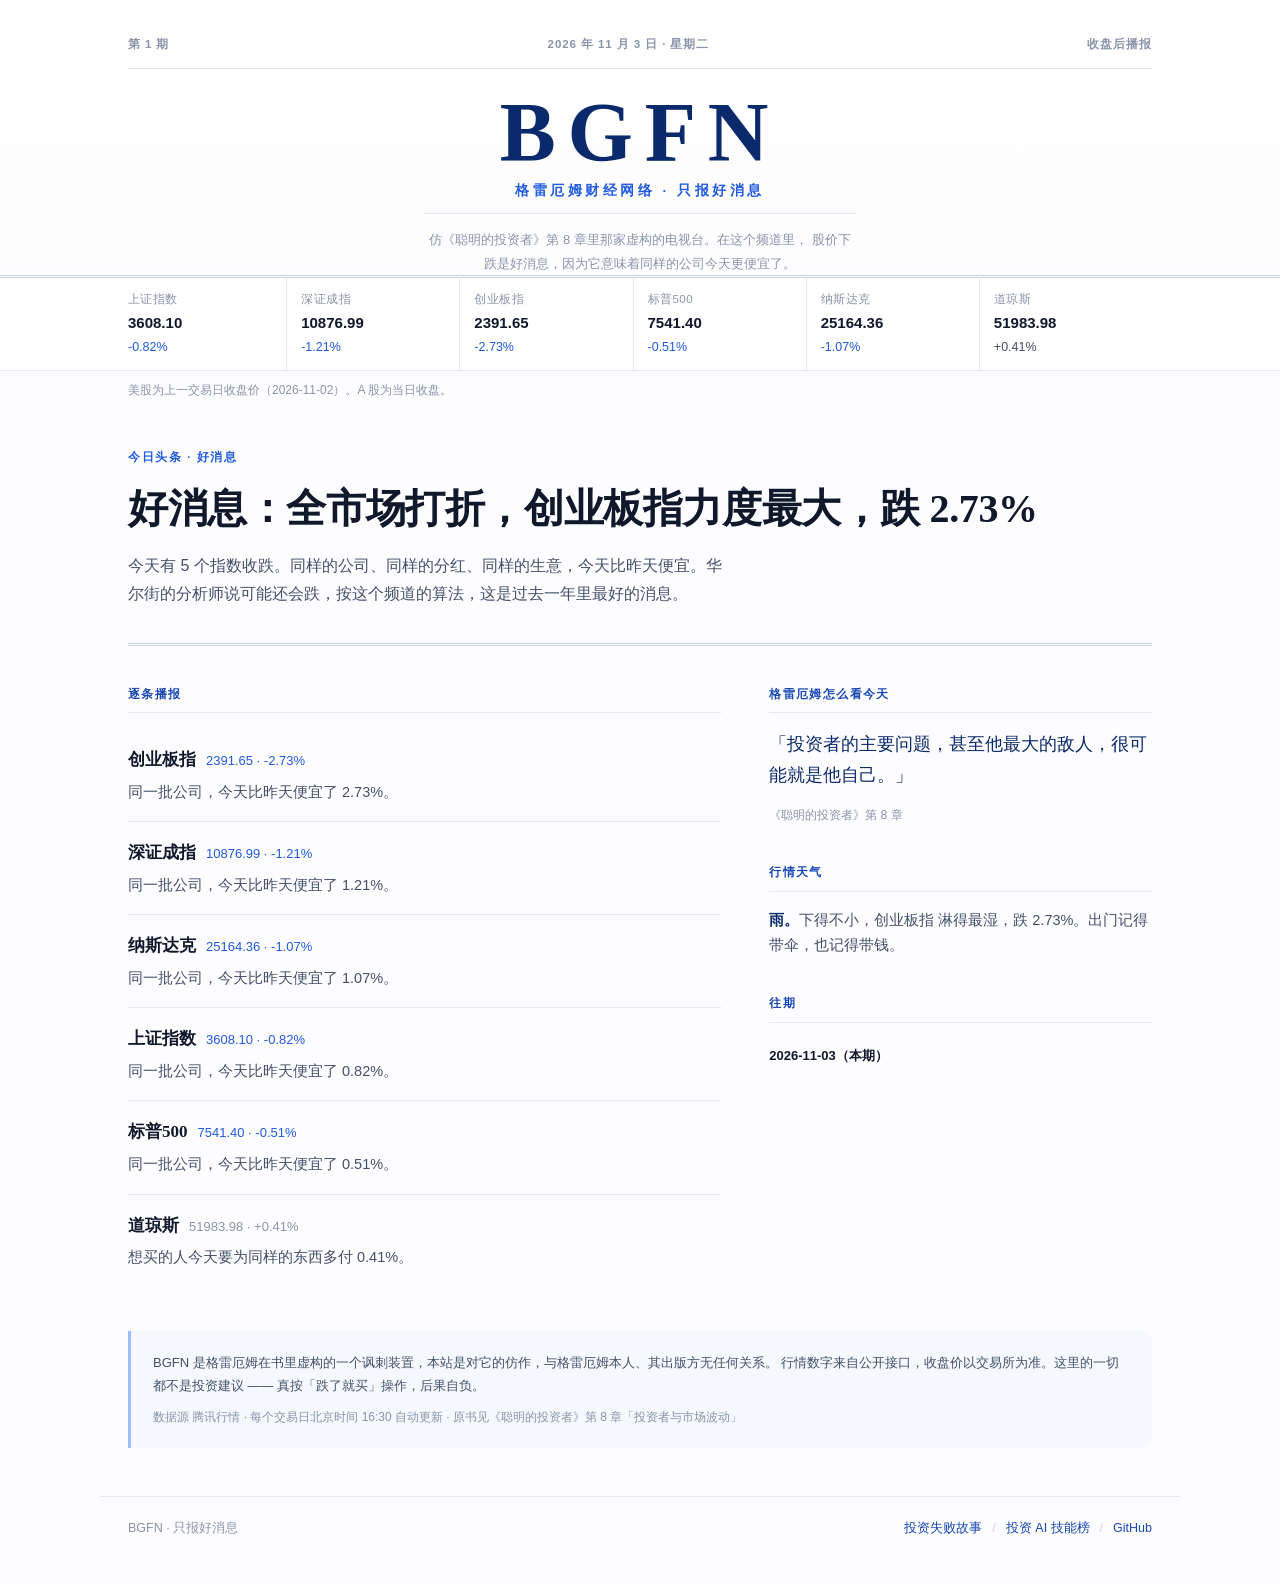
==== bgfn/index.html @ efb15503 "feat(bgfn): BGFN 每日行情播报上线 - 仿《聪明的投资者》第8章虚构电视台，跌=好消息，涨=坏消息 - 腾讯行情抓取 A股三个指数 + 美股三个指数，无需 key - 文案由前端按涨跌" ====
﻿<!DOCTYPE html>
<html lang="zh-CN">
<head>
<meta charset="utf-8">
<meta name="viewport" content="width=device-width, initial-scale=1">
<title>BGFN 格雷厄姆财经网络 · 只报好消息</title>
<meta name="description" content="仿《聪明的投资者》第 8 章虚构的 BGFN 电视台：股价下跌是买家的好消息，上涨是卖家的好消息。每日收盘后播报。">
<meta name="theme-color" content="#1F5AE0">
<link rel="stylesheet" href="./assets/style.css">
<link rel="icon" href="data:image/svg+xml,<svg xmlns='http://www.w3.org/2000/svg' viewBox='0 0 100 100'><rect width='100' height='100' rx='22' fill='%231F5AE0'/><path d='M22 66l14-16 12 10 16-24' stroke='white' stroke-width='8' stroke-linecap='round' stroke-linejoin='round' fill='none'/></svg>">
</head>
<body>
<a class="skip" href="#lead">跳到今日播报</a>

<header class="masthead">
  <div class="wrap">
    <div class="mast-top">
      <span id="issueNo">第 — 期</span>
      <span id="today">—</span>
      <span>收盘后播报</span>
    </div>
    <h1 class="logo">BGFN</h1>
    <p class="logo-sub">格雷厄姆财经网络 · 只报好消息</p>
    <p class="logo-note">
      仿《聪明的投资者》第 8 章里那家虚构的电视台。在这个频道里，
      股价下跌是好消息，因为它意味着同样的公司今天更便宜了。
    </p>
  </div>
</header>

<div class="ticker" id="ticker" aria-label="今日行情"></div>
<div class="wrap"><p class="us-note" id="usNote" hidden></p></div>

<main class="wrap">
  <section class="lead" id="lead">
    <p class="kicker" id="kicker">今日头条</p>
    <h2 class="headline" id="headline">正在拉取行情…</h2>
    <p class="deck" id="deck"></p>
  </section>

  <div class="cols">
    <section class="bulletins">
      <h3 class="sec-title">逐条播报</h3>
      <ul id="bulletins"></ul>
    </section>

    <aside class="side">
      <section class="box quote-box">
        <h3 class="sec-title">格雷厄姆怎么看今天</h3>
        <blockquote id="quote">—</blockquote>
        <cite id="quoteSrc"></cite>
      </section>

      <section class="box">
        <h3 class="sec-title">行情天气</h3>
        <p class="weather" id="weather">—</p>
      </section>

      <section class="box">
        <h3 class="sec-title">往期</h3>
        <ul class="archive" id="archive"><li class="muted">暂无往期</li></ul>
      </section>
    </aside>
  </div>

  <section class="disclaimer">
    <p>
      BGFN 是格雷厄姆在书里虚构的一个讽刺装置，本站是对它的仿作，与格雷厄姆本人、其出版方无任何关系。
      行情数字来自公开接口，收盘价以交易所为准。这里的一切都不是投资建议 ——
      真按「跌了就买」操作，后果自负。
    </p>
    <p class="muted">
      数据源 腾讯行情 · 每个交易日北京时间 16:30 自动更新 ·
      原书见《聪明的投资者》第 8 章「投资者与市场波动」
    </p>
  </section>
</main>

<footer class="foot wrap">
  <span>BGFN · 只报好消息</span>
  <span class="foot-right">
    <a href="../failures/">投资失败故事</a>
    <span class="sep">/</span>
    <a href="../invest-skills/">投资 AI 技能榜</a>
    <span class="sep">/</span>
    <a href="https://github.com/Master-640/Master-640.github.io" target="_blank" rel="noopener">GitHub</a>
  </span>
</footer>

<script src="./assets/app.js"></script>
</body>
</html>
---- bgfn/assets/style.css ----
﻿/* ============================================================
   BGFN —— 仿报纸的每日行情播报
   蓝白基调，但用报纸的排版逻辑：报头居中、细分割线、
   衬线正文、加粗的不是按钮而是标题。
   ============================================================ */

:root {
  --white: #ffffff;
  --paper: #fdfdff;
  --surface: #f5f8fd;
  --blue-050: #eef4ff;
  --blue-100: #dbe7ff;
  --blue-200: #c2d6ff;
  --blue-300: #9dbcfb;
  --blue-600: #1f5ae0;
  --blue-700: #1746b4;
  --blue-900: #0b2a6b;
  --ink: #10192b;
  --ink-2: #43506a;
  --ink-3: #8894a8;
  --line: #e3e8f1;
  --line-strong: #c9d4e6;

  --wrap: 1080px;
  --sans: -apple-system, BlinkMacSystemFont, "Segoe UI", "PingFang SC",
          "Hiragino Sans GB", "Microsoft YaHei", "Noto Sans SC", sans-serif;
  --serif: "Noto Serif SC", "Source Han Serif SC", "Songti SC", "SimSun",
           Georgia, serif;
  --mono: ui-monospace, SFMono-Regular, Consolas, monospace;
}

* { box-sizing: border-box; }

body {
  margin: 0;
  background: var(--paper);
  color: var(--ink);
  font-family: var(--sans);
  font-size: 15.5px;
  line-height: 1.78;
  -webkit-font-smoothing: antialiased;
}

a { color: var(--blue-700); text-decoration: none; }
a:hover { color: var(--blue-600); text-decoration: underline; text-underline-offset: 3px; }

.wrap { width: 100%; max-width: var(--wrap); margin: 0 auto; padding: 0 28px; }
.skip { position: absolute; left: -9999px; }
.skip:focus { left: 8px; top: 8px; background: var(--blue-600); color: #fff; padding: 8px 14px; z-index: 9; }
:focus-visible { outline: 2px solid var(--blue-600); outline-offset: 3px; }

/* ---------------------------------------------------------- 报头 */

.masthead {
  padding: 34px 0 0;
  background: linear-gradient(180deg, #ffffff, var(--paper));
}
.mast-top {
  display: flex; justify-content: space-between; align-items: center;
  font-size: 11.5px; font-weight: 600; letter-spacing: .08em;
  text-transform: uppercase; color: var(--ink-3);
  padding-bottom: 14px;
  border-bottom: 1px solid var(--line);
}
.logo {
  margin: 22px 0 4px;
  font-family: var(--serif);
  font-size: clamp(52px, 9vw, 84px);
  letter-spacing: .14em;
  line-height: 1;
  text-align: center;
  font-weight: 700;
  color: var(--blue-900);
}
.logo-sub {
  margin: 0 0 10px;
  text-align: center;
  font-size: 13.5px;
  font-weight: 600;
  letter-spacing: .26em;
  color: var(--blue-600);
}
.logo-note {
  max-width: 60ch;
  margin: 0 auto;
  padding-top: 14px;
  text-align: center;
  font-size: 13px;
  line-height: 1.8;
  color: var(--ink-3);
  border-top: 1px solid var(--line);
}

/* ---------------------------------------------------------- 行情条 */

.ticker {
  border-top: 3px double var(--line-strong);
  border-bottom: 1px solid var(--line);
  background: var(--white);
  overflow-x: auto;
}
.ticker-in {
  display: flex; gap: 0; max-width: var(--wrap);
  margin: 0 auto; padding: 0 28px;
}
.tick {
  flex: 1 1 0;
  min-width: 132px;
  padding: 11px 14px;
  border-left: 1px solid var(--line);
}
.tick:first-child { border-left: 0; padding-left: 0; }
.tick .n { display: block; font-size: 11.5px; color: var(--ink-3); letter-spacing: .04em; }
.tick .v { display: block; font-size: 15px; font-weight: 660; font-variant-numeric: tabular-nums; }
.tick .p { display: block; font-size: 12.5px; font-variant-numeric: tabular-nums; }
.tick.down .p { color: var(--blue-600); }
.tick.up .p { color: var(--ink-2); }

.us-note {
  margin: 9px 0 0;
  font-size: 12px;
  color: var(--ink-3);
}

/* ---------------------------------------------------------- 头条 */

.lead { padding: 46px 0 34px; border-bottom: 3px double var(--line-strong); }
.kicker {
  margin: 0 0 14px;
  font-size: 11.5px; font-weight: 700;
  letter-spacing: .14em; text-transform: uppercase;
  color: var(--blue-600);
}
.headline {
  margin: 0 0 16px;
  font-family: var(--serif);
  font-size: clamp(26px, 4.4vw, 40px);
  line-height: 1.36;
  letter-spacing: -.01em;
  font-weight: 700;
}
.deck {
  max-width: 68ch;
  margin: 0;
  font-size: 16px;
  color: var(--ink-2);
}

/* ---------------------------------------------------------- 双栏 */

.cols {
  display: grid;
  grid-template-columns: minmax(0, 1.55fr) minmax(0, 1fr);
  gap: 48px;
  padding: 38px 0 10px;
}

.sec-title {
  margin: 0 0 16px;
  font-size: 11.5px; font-weight: 700;
  letter-spacing: .12em; text-transform: uppercase;
  color: var(--blue-700);
  padding-bottom: 8px;
  border-bottom: 1px solid var(--line);
}

.bulletins ul { list-style: none; margin: 0; padding: 0; }
.bulletins li {
  padding: 16px 0;
  border-bottom: 1px solid var(--line);
}
.bulletins li:last-child { border-bottom: 0; }
.b-item-head {
  display: flex; align-items: baseline; gap: 10px; flex-wrap: wrap;
  margin-bottom: 4px;
}
.b-name {
  font-family: var(--serif);
  font-size: 17px; font-weight: 700;
}
.b-num {
  font-size: 13px; font-variant-numeric: tabular-nums; color: var(--ink-3);
}
.b-num.down { color: var(--blue-600); }
.b-line { margin: 0; font-size: 14.5px; color: var(--ink-2); }

.side { display: flex; flex-direction: column; gap: 30px; }
.box { padding-bottom: 4px; }

.quote-box blockquote {
  margin: 0 0 10px;
  font-family: var(--serif);
  font-size: 18px;
  line-height: 1.7;
  color: var(--blue-900);
}
.quote-box cite {
  font-style: normal;
  font-size: 12px;
  color: var(--ink-3);
}

.weather {
  margin: 0;
  font-size: 14.5px;
  color: var(--ink-2);
}
.weather b { color: var(--blue-900); font-weight: 650; }

.archive { list-style: none; margin: 0; padding: 0; }
.archive li { padding: 5px 0; font-size: 13px; }
.archive .muted { color: var(--ink-3); }

/* ---------------------------------------------------------- 免责 */

.disclaimer {
  margin-top: 34px;
  padding: 20px 22px;
  background: var(--surface);
  border-left: 3px solid var(--blue-300);
  border-radius: 0 10px 10px 0;
}
.disclaimer p { margin: 0 0 10px; font-size: 13px; color: var(--ink-2); }
.disclaimer p:last-child { margin-bottom: 0; }
.disclaimer .muted { font-size: 12px; color: var(--ink-3); }

/* ---------------------------------------------------------- 页脚 */

.foot {
  display: flex; align-items: center; justify-content: space-between;
  flex-wrap: wrap; gap: 12px;
  margin-top: 48px; padding-top: 20px; padding-bottom: 46px;
  border-top: 1px solid var(--line);
  font-size: 12.5px; color: var(--ink-3);
}
.foot-right { display: flex; gap: 10px; }
.foot .sep { color: var(--line-strong); }

/* ---------------------------------------------------------- 响应式 */

@media (max-width: 900px) {
  .cols { grid-template-columns: 1fr; gap: 34px; }
  .ticker-in { flex-wrap: wrap; padding: 0 18px; }
  .tick { flex: 1 1 45%; border-left: 0; padding: 10px 0; }
}

@media (max-width: 620px) {
  .wrap { padding: 0 18px; }
  .mast-top { font-size: 10px; letter-spacing: .04em; }
  .logo { letter-spacing: .08em; }
  .logo-sub { letter-spacing: .14em; }
  .lead { padding: 32px 0 26px; }
  .headline { font-size: 26px; }
  .tick { flex: 1 1 100%; }
}

@media (prefers-reduced-motion: reduce) { * { transition: none !important; } }
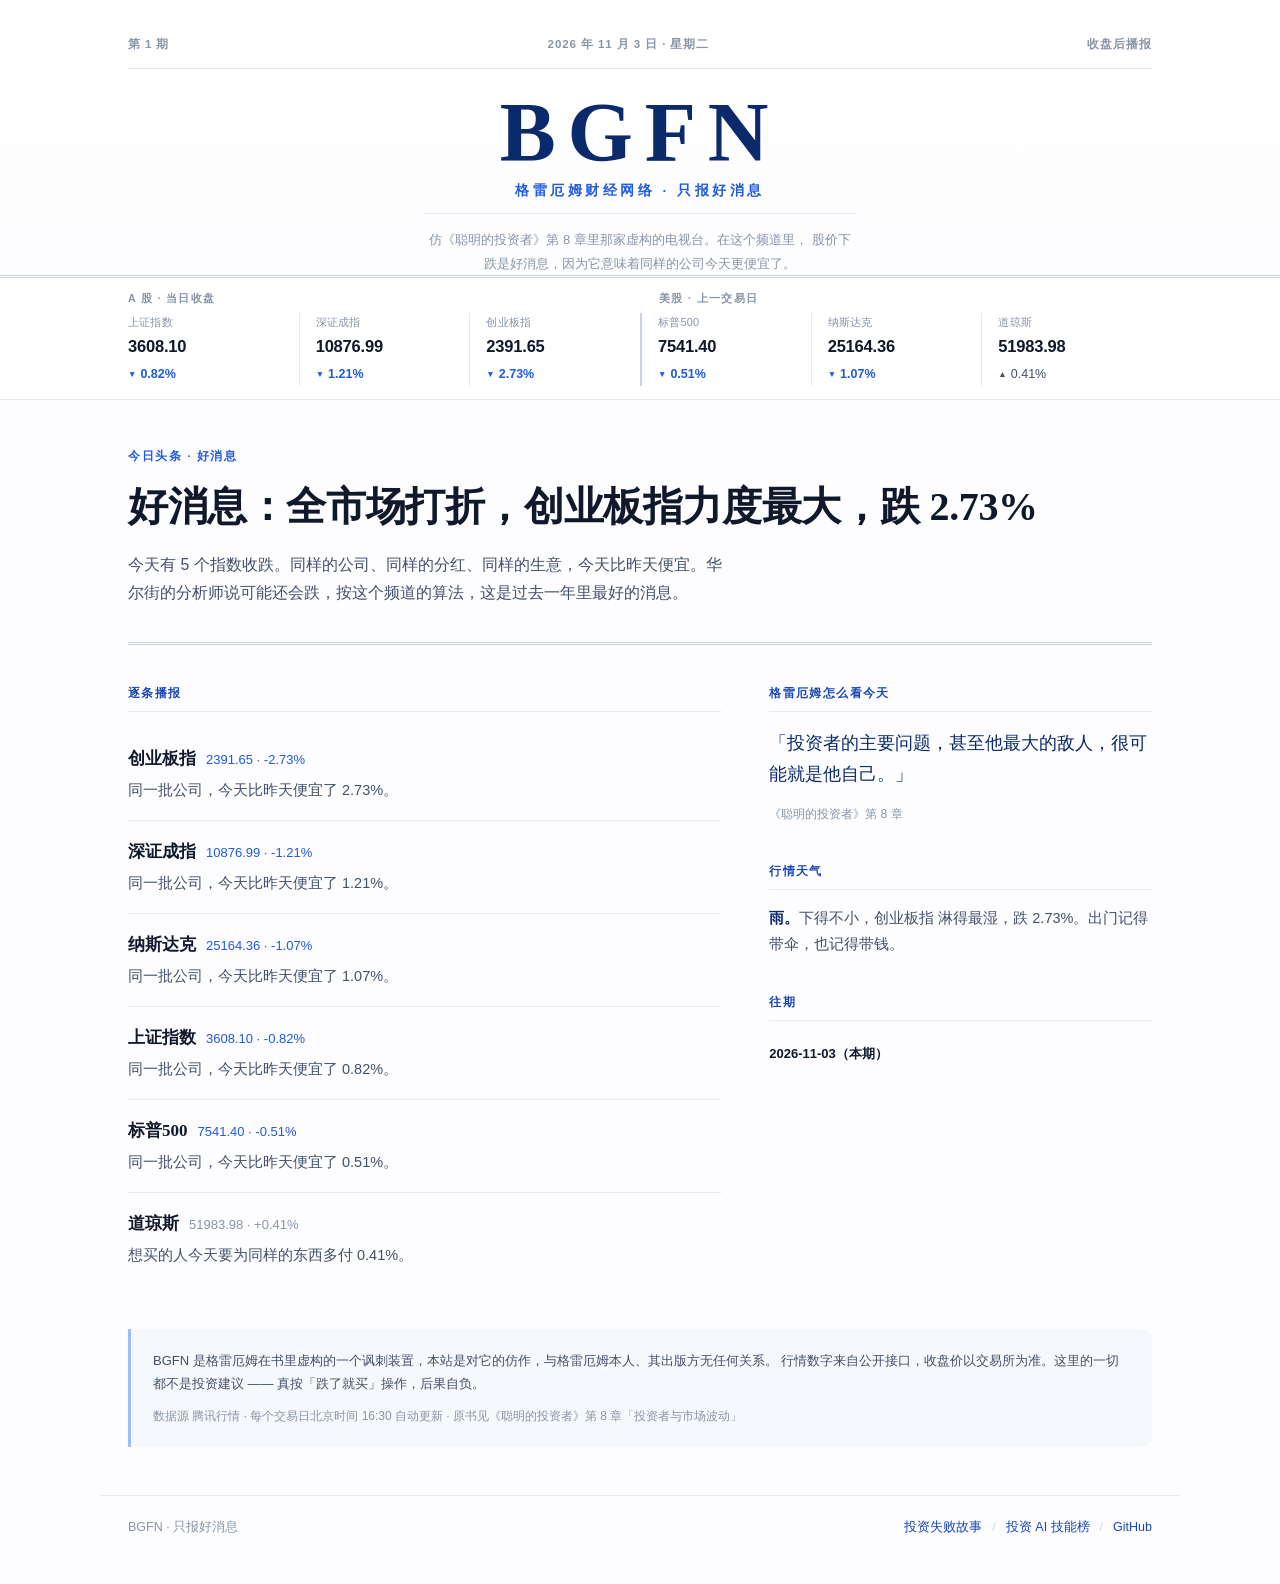
==== commit b0f4c6f5: "style(bgfn): 行情条重排为分组网格，加方向箭头与 A股/美股 分隔" ====
--- a/bgfn/index.html
+++ b/bgfn/index.html
@@ -28,8 +28,15 @@
   </div>
 </header>
 
-<div class="ticker" id="ticker" aria-label="今日行情"></div>
-<div class="wrap"><p class="us-note" id="usNote" hidden></p></div>
+<div class="ticker">
+  <div class="wrap">
+    <div class="ticker-head">
+      <span>A 股 · 当日收盘</span>
+      <span class="us">美股 · 上一交易日</span>
+    </div>
+    <div class="ticker-in" id="ticker" aria-label="今日行情"></div>
+  </div>
+</div>
 
 <main class="wrap">
   <section class="lead" id="lead">
--- a/bgfn/assets/style.css
+++ b/bgfn/assets/style.css
@@ -97,31 +97,62 @@
   border-top: 3px double var(--line-strong);
   border-bottom: 1px solid var(--line);
   background: var(--white);
-  overflow-x: auto;
-}
+}
+.ticker-head {
+  display: grid;
+  grid-template-columns: 1fr 1fr;
+  padding-top: 11px;
+  font-size: 10.5px;
+  font-weight: 650;
+  letter-spacing: .13em;
+  text-transform: uppercase;
+  color: var(--ink-3);
+}
+.ticker-head .us { padding-left: 19px; }
+
 .ticker-in {
-  display: flex; gap: 0; max-width: var(--wrap);
-  margin: 0 auto; padding: 0 28px;
+  display: grid;
+  grid-template-columns: repeat(6, minmax(0, 1fr));
+  padding: 5px 0 13px;
 }
 .tick {
-  flex: 1 1 0;
-  min-width: 132px;
-  padding: 11px 14px;
+  padding: 0 16px;
   border-left: 1px solid var(--line);
-}
-.tick:first-child { border-left: 0; padding-left: 0; }
-.tick .n { display: block; font-size: 11.5px; color: var(--ink-3); letter-spacing: .04em; }
-.tick .v { display: block; font-size: 15px; font-weight: 660; font-variant-numeric: tabular-nums; }
-.tick .p { display: block; font-size: 12.5px; font-variant-numeric: tabular-nums; }
-.tick.down .p { color: var(--blue-600); }
+  min-width: 0;
+}
+.tick:first-child { padding-left: 0; border-left: 0; }
+.tick:nth-child(4) { border-left: 2px solid var(--line-strong); }
+
+.tick .n {
+  display: block;
+  font-size: 11px;
+  letter-spacing: .02em;
+  color: var(--ink-3);
+  white-space: nowrap;
+  overflow: hidden;
+  text-overflow: ellipsis;
+}
+.tick .v {
+  display: block;
+  margin: 3px 0 2px;
+  font-size: 16.5px;
+  font-weight: 670;
+  letter-spacing: -.012em;
+  font-variant-numeric: tabular-nums;
+  color: var(--ink);
+  line-height: 1.25;
+}
+.tick .p {
+  display: inline-flex;
+  align-items: center;
+  gap: 4px;
+  font-size: 12.5px;
+  font-variant-numeric: tabular-nums;
+}
+.tick .p .a { font-size: 8.5px; line-height: 1; transform: translateY(-.5px); }
+.tick.down .p { color: var(--blue-600); font-weight: 620; }
 .tick.up .p { color: var(--ink-2); }
-
-.us-note {
-  margin: 9px 0 0;
-  font-size: 12px;
-  color: var(--ink-3);
-}
-
+.tick.flat .p { color: var(--ink-3); }
 /* ---------------------------------------------------------- 头条 */
 
 .lead { padding: 46px 0 34px; border-bottom: 3px double var(--line-strong); }
@@ -240,8 +271,10 @@
 
 @media (max-width: 900px) {
   .cols { grid-template-columns: 1fr; gap: 34px; }
-  .ticker-in { flex-wrap: wrap; padding: 0 18px; }
-  .tick { flex: 1 1 45%; border-left: 0; padding: 10px 0; }
+  .ticker-in { grid-template-columns: repeat(3, minmax(0, 1fr)); row-gap: 14px; }
+  .tick { padding: 0 12px; }
+  .tick:nth-child(4) { border-left: 1px solid var(--line); }
+  .ticker-head .us { display: none; }
 }
 
 @media (max-width: 620px) {
@@ -251,7 +284,9 @@
   .logo-sub { letter-spacing: .14em; }
   .lead { padding: 32px 0 26px; }
   .headline { font-size: 26px; }
-  .tick { flex: 1 1 100%; }
+  .ticker-in { grid-template-columns: repeat(2, minmax(0, 1fr)); row-gap: 14px; }
+  .tick { padding: 0 10px; }
+  .tick:nth-child(odd) { padding-left: 0; border-left: 0; }
 }
 
 @media (prefers-reduced-motion: reduce) { * { transition: none !important; } }
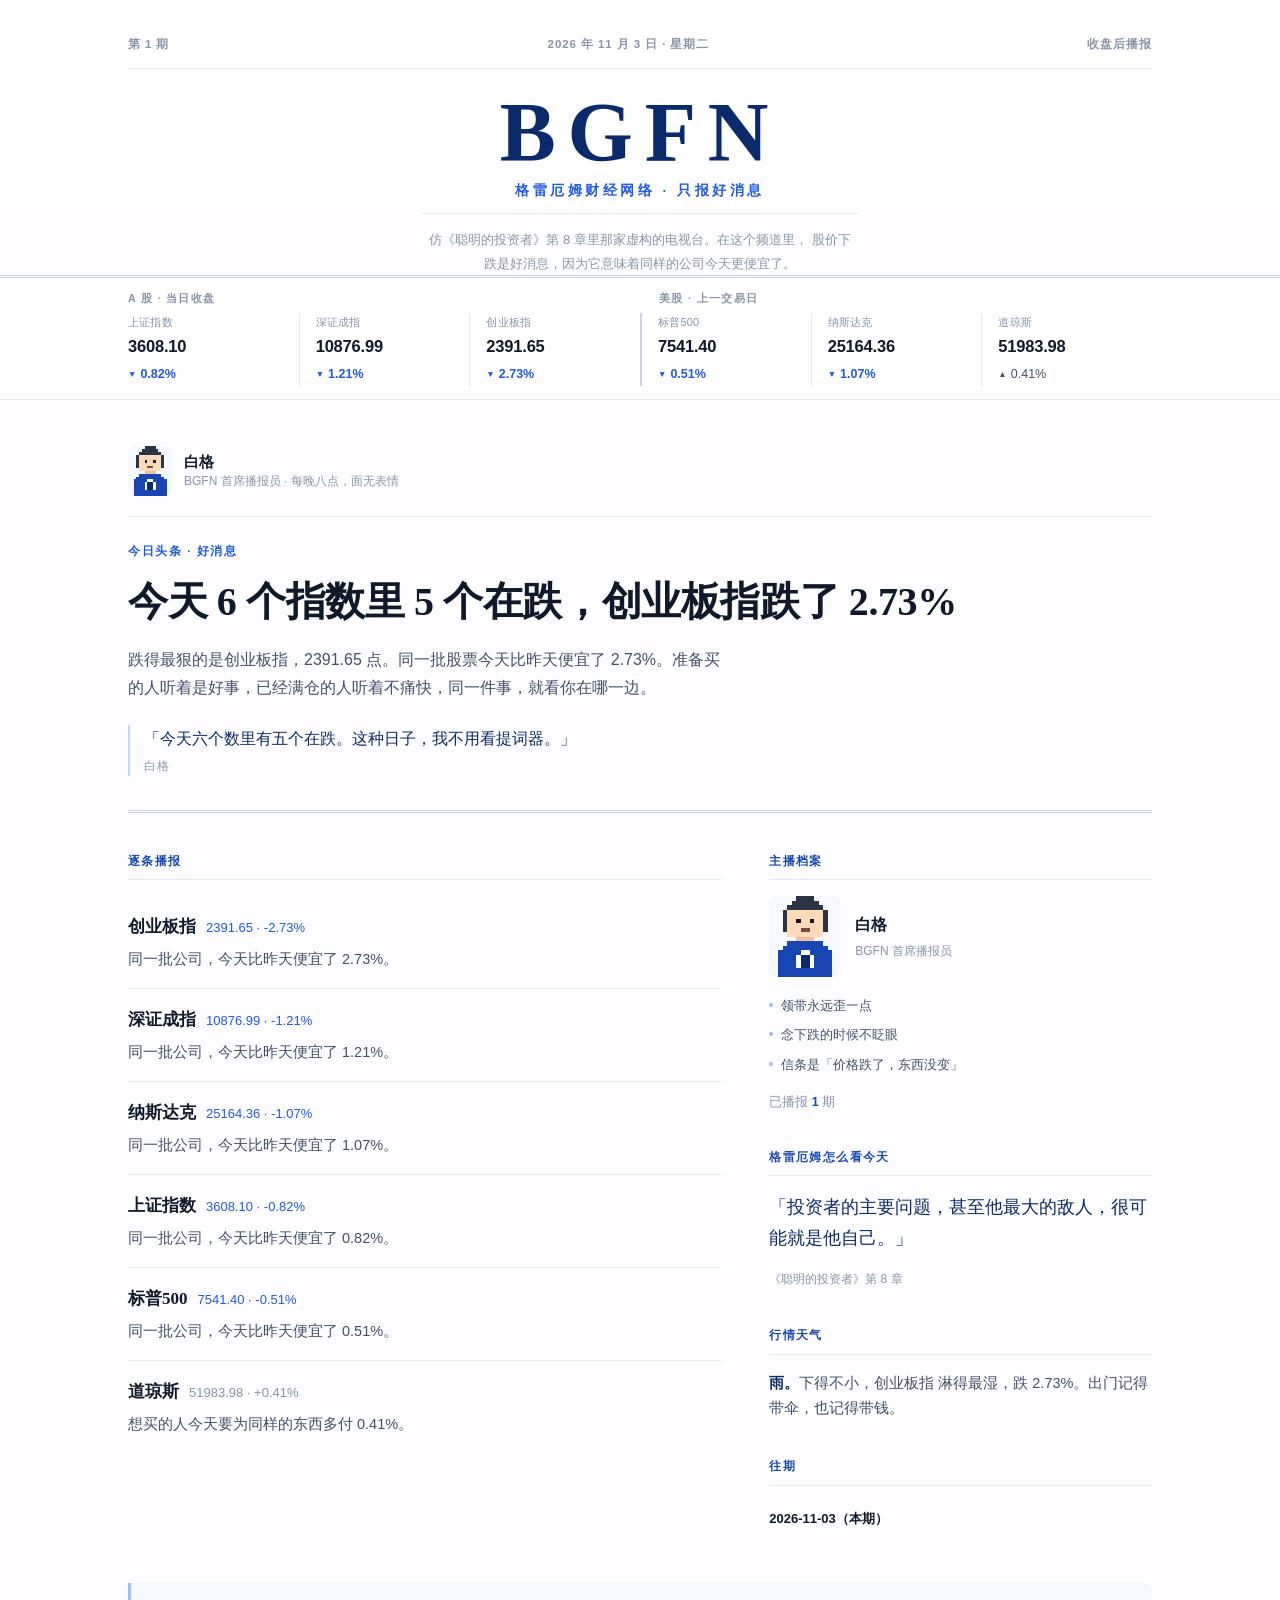
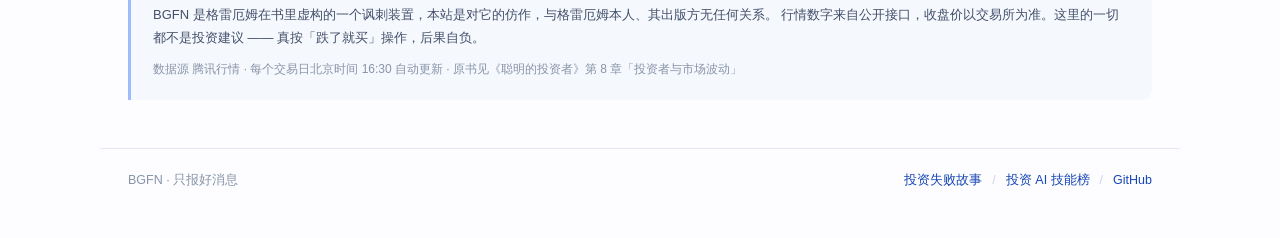
==== commit f7c0c138: "feat(bgfn): 加入虚构主播白格，像素头像 + 每日开场白 - assets/anchor.svg 由 scripts/make_anchor.py 生成，16x18 网格 - 头条上方加署名" ====
--- a/bgfn/index.html
+++ b/bgfn/index.html
@@ -40,9 +40,17 @@
 
 <main class="wrap">
   <section class="lead" id="lead">
+    <div class="byline">
+      <img class="avatar" src="./assets/anchor.svg" width="44" height="50" alt="主播白格">
+      <div class="byline-text">
+        <b>白格</b>
+        <span>BGFN 首席播报员 · 每晚八点，面无表情</span>
+      </div>
+    </div>
     <p class="kicker" id="kicker">今日头条</p>
     <h2 class="headline" id="headline">正在拉取行情…</h2>
     <p class="deck" id="deck"></p>
+    <p class="anchor-say"><span id="anchorSay"></span><cite>白格</cite></p>
   </section>
 
   <div class="cols">
@@ -52,6 +60,23 @@
     </section>
 
     <aside class="side">
+      <section class="box anchor-box">
+        <h3 class="sec-title">主播档案</h3>
+        <div class="anchor-card">
+          <img class="avatar-lg" src="./assets/anchor.svg" width="72" height="81" alt="主播白格">
+          <div>
+            <p class="anchor-name">白格</p>
+            <p class="anchor-role">BGFN 首席播报员</p>
+          </div>
+        </div>
+        <ul class="anchor-facts">
+          <li>领带永远歪一点</li>
+          <li>念下跌的时候不眨眼</li>
+          <li>信条是「价格跌了，东西没变」</li>
+        </ul>
+        <p class="anchor-issue">已播报 <b id="issueCount">—</b> 期</p>
+      </section>
+
       <section class="box quote-box">
         <h3 class="sec-title">格雷厄姆怎么看今天</h3>
         <blockquote id="quote">—</blockquote>
--- a/bgfn/assets/style.css
+++ b/bgfn/assets/style.css
@@ -153,6 +153,55 @@
 .tick.down .p { color: var(--blue-600); font-weight: 620; }
 .tick.up .p { color: var(--ink-2); }
 .tick.flat .p { color: var(--ink-3); }
+.byline {
+  display: flex; align-items: center; gap: 12px;
+  padding-bottom: 20px;
+  border-bottom: 1px solid var(--line);
+  margin-bottom: 24px;
+}
+.avatar {
+  display: block; border-radius: 6px;
+  background: var(--surface);
+  image-rendering: pixelated;
+}
+.byline-text { display: flex; flex-direction: column; line-height: 1.45; }
+.byline-text b { font-size: 14.5px; font-weight: 700; letter-spacing: .02em; }
+.byline-text span { font-size: 12px; color: var(--ink-3); }
+
+.anchor-say {
+  margin: 22px 0 0;
+  padding-left: 14px;
+  border-left: 2px solid var(--blue-200);
+  font-family: var(--serif);
+  font-size: 15.5px;
+  line-height: 1.75;
+  color: var(--blue-900);
+}
+.anchor-say cite {
+  display: block; margin-top: 4px;
+  font-family: var(--sans); font-style: normal;
+  font-size: 11.5px; letter-spacing: .08em;
+  color: var(--ink-3);
+}
+
+.anchor-card { display: flex; align-items: center; gap: 14px; margin-bottom: 14px; }
+.avatar-lg {
+  display: block; border-radius: 8px; background: var(--surface);
+  image-rendering: pixelated;
+}
+.anchor-name { margin: 0; font-size: 16px; font-weight: 700; }
+.anchor-role { margin: 2px 0 0; font-size: 12px; color: var(--ink-3); }
+.anchor-facts {
+  list-style: none; margin: 0 0 12px; padding: 0;
+  font-size: 13px; color: var(--ink-2);
+}
+.anchor-facts li { padding: 3px 0 3px 12px; position: relative; }
+.anchor-facts li::before {
+  content: ""; position: absolute; left: 0; top: 12px;
+  width: 4px; height: 4px; border-radius: 50%; background: var(--blue-300);
+}
+.anchor-issue { margin: 0; font-size: 12.5px; color: var(--ink-3); }
+.anchor-issue b { color: var(--blue-700); font-variant-numeric: tabular-nums; }
 /* ---------------------------------------------------------- 头条 */
 
 .lead { padding: 46px 0 34px; border-bottom: 3px double var(--line-strong); }
